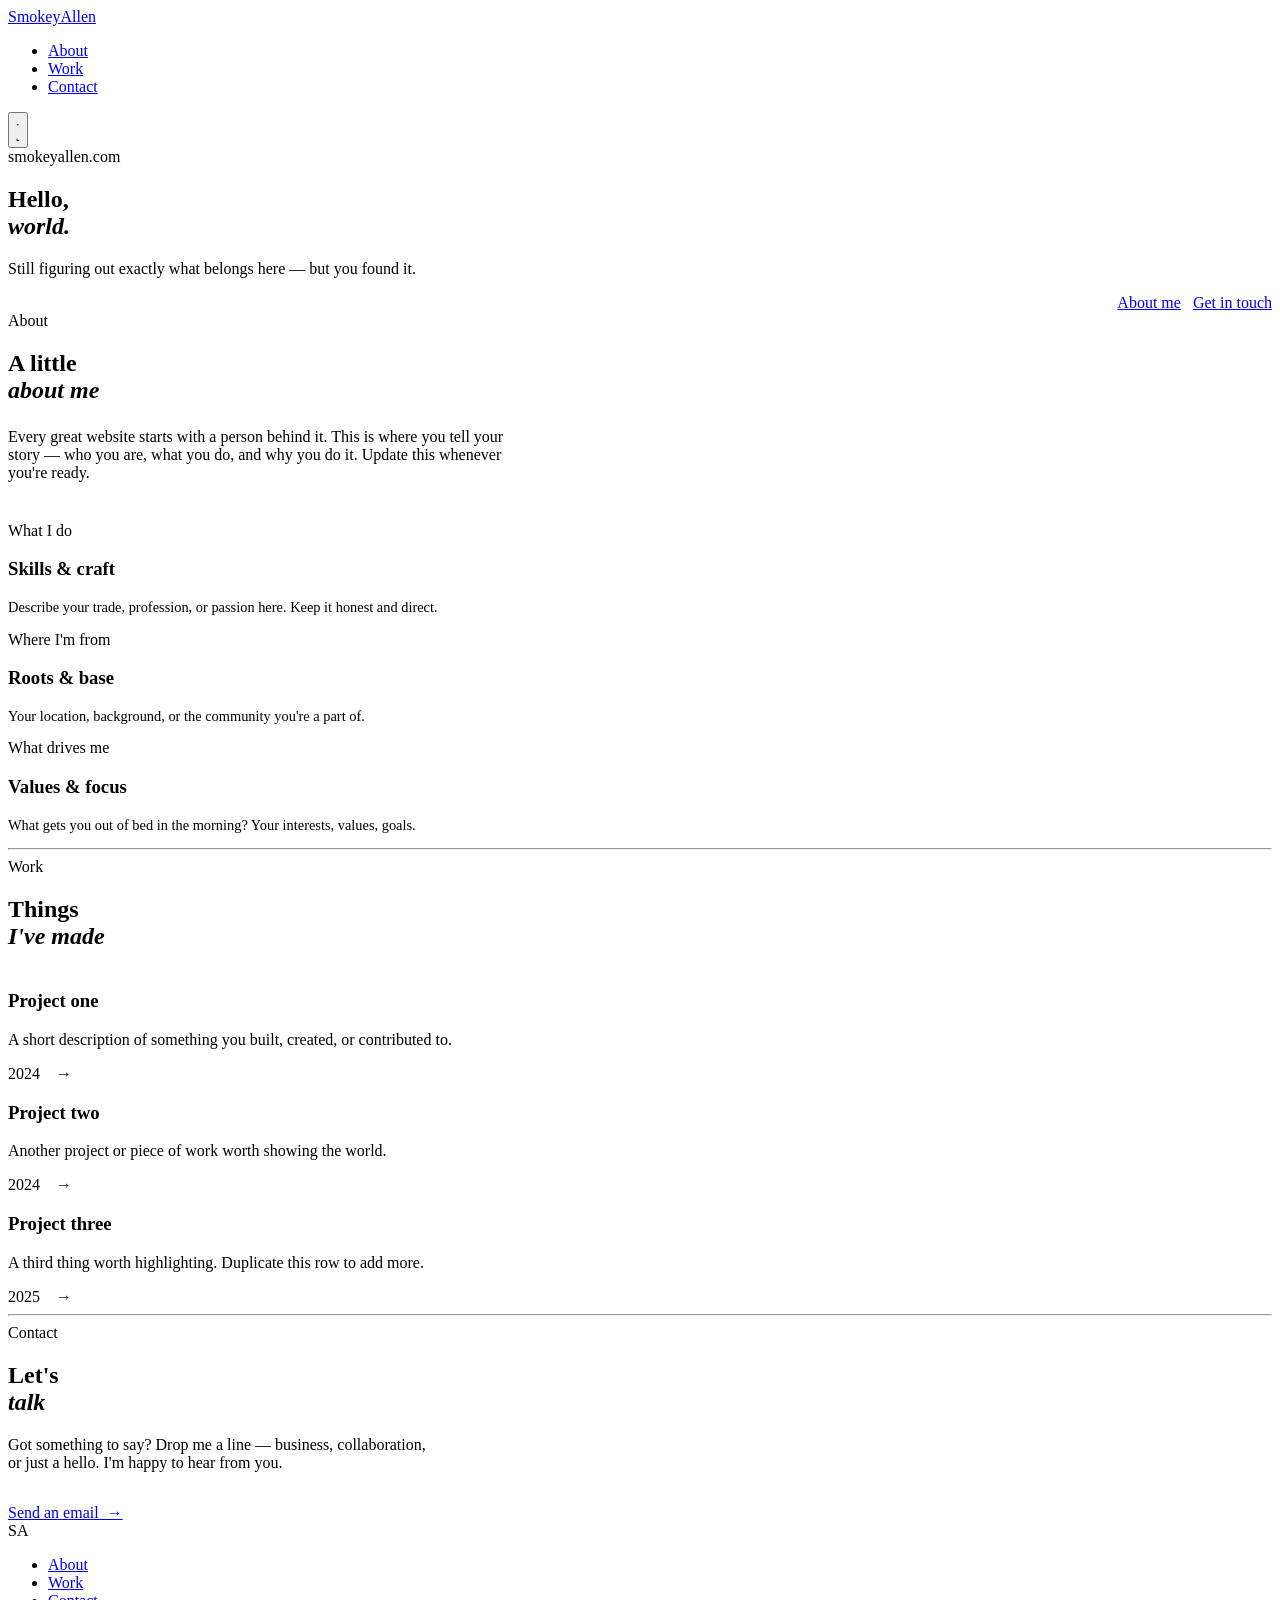
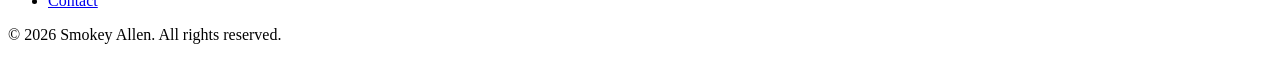
==== index.html @ dac92bf4 "smokeyallen website attempt 2" ====
<!DOCTYPE html>
<html lang="en">
<head>
  <meta charset="UTF-8" />
  <meta name="viewport" content="width=device-width, initial-scale=1.0" />
  <title>SmokeyAllen</title>
  <meta name="description" content="Welcome to smokeyallen.com" />

  <link rel="preconnect" href="https://fonts.googleapis.com" />
  <link rel="preconnect" href="https://fonts.gstatic.com" crossorigin />
  <link href="https://fonts.googleapis.com/css2?family=DM+Sans:wght@400;500;600&family=DM+Serif+Display:ital@0;1&family=DM+Mono&display=swap" rel="stylesheet" />

  <link rel="stylesheet" href="style-b.css" />
</head>
<body>

  <!-- ===== HEADER ===== -->
  <header>
    <nav>
      <a href="/" class="nav-logo">SmokeyAllen</a>
      <ul class="nav-links">
        <li><a href="#about">About</a></li>
        <li><a href="#work">Work</a></li>
        <li><a href="#contact">Contact</a></li>
      </ul>
      <button class="theme-toggle" id="themeToggle" aria-label="Toggle dark mode">
        <svg class="icon-sun" viewBox="0 0 24 24">
          <circle cx="12" cy="12" r="5"/>
          <line x1="12" y1="1" x2="12" y2="3"/>
          <line x1="12" y1="21" x2="12" y2="23"/>
          <line x1="4.22" y1="4.22" x2="5.64" y2="5.64"/>
          <line x1="18.36" y1="18.36" x2="19.78" y2="19.78"/>
          <line x1="1" y1="12" x2="3" y2="12"/>
          <line x1="21" y1="12" x2="23" y2="12"/>
          <line x1="4.22" y1="19.78" x2="5.64" y2="18.36"/>
          <line x1="18.36" y1="5.64" x2="19.78" y2="4.22"/>
        </svg>
        <svg class="icon-moon" viewBox="0 0 24 24">
          <path d="M21 12.79A9 9 0 1 1 11.21 3 7 7 0 0 0 21 12.79z"/>
        </svg>
      </button>
    </nav>
  </header>

  <!-- ===== HERO ===== -->
  <section class="hero">
    <div class="container">
      <div class="hero-inner">
        <div class="hero-heading">
          <span class="eyebrow">smokeyallen.com</span>
          <h1>Hello,<br /><em>world.</em></h1>
        </div>
        <div class="hero-meta">
          <p>Still figuring out exactly what belongs here — but you found it.</p>
          <div style="display: flex; gap: 0.75rem; flex-wrap: wrap; justify-content: flex-end;">
            <a href="#about" class="btn btn-dark">About me</a>
            <a href="#contact" class="btn btn-ghost">Get in touch</a>
          </div>
        </div>
      </div>
    </div>
  </section>

  <!-- ===== ABOUT ===== -->
  <section class="section" id="about">
    <div class="container">
      <div class="section-row">
        <div class="section-label">
          <span class="eyebrow">About</span>
        </div>
        <div>
          <h2 style="margin-bottom: 1.5rem;">A little<br /><em>about me</em></h2>
          <p style="max-width: 520px; margin-bottom: 2.5rem;">
            Every great website starts with a person behind it. This is where
            you tell your story — who you are, what you do, and why you do it.
            Update this whenever you're ready.
          </p>

          <div class="card-grid">
            <div class="card">
              <span class="eyebrow">What I do</span>
              <h3>Skills &amp; craft</h3>
              <p style="font-size: 0.9rem;">
                Describe your trade, profession, or passion here.
                Keep it honest and direct.
              </p>
            </div>
            <div class="card">
              <span class="eyebrow">Where I'm from</span>
              <h3>Roots &amp; base</h3>
              <p style="font-size: 0.9rem;">
                Your location, background, or the community
                you're a part of.
              </p>
            </div>
            <div class="card">
              <span class="eyebrow">What drives me</span>
              <h3>Values &amp; focus</h3>
              <p style="font-size: 0.9rem;">
                What gets you out of bed in the morning?
                Your interests, values, goals.
              </p>
            </div>
          </div>
        </div>
      </div>
    </div>
  </section>

  <hr class="divider" />

  <!-- ===== WORK ===== -->
  <section class="section" id="work">
    <div class="container">
      <div class="section-row">
        <div class="section-label">
          <span class="eyebrow">Work</span>
        </div>
        <div>
          <h2 style="margin-bottom: 2.5rem;">Things<br /><em>I've made</em></h2>

          <div class="list-items">
            <div class="list-item">
              <div>
                <h3>Project one</h3>
                <p>A short description of something you built, created, or contributed to.</p>
              </div>
              <div style="display: flex; align-items: center; gap: 1rem;">
                <span class="tag">2024</span>
                <span class="list-item-arrow">→</span>
              </div>
            </div>
            <div class="list-item">
              <div>
                <h3>Project two</h3>
                <p>Another project or piece of work worth showing the world.</p>
              </div>
              <div style="display: flex; align-items: center; gap: 1rem;">
                <span class="tag">2024</span>
                <span class="list-item-arrow">→</span>
              </div>
            </div>
            <div class="list-item">
              <div>
                <h3>Project three</h3>
                <p>A third thing worth highlighting. Duplicate this row to add more.</p>
              </div>
              <div style="display: flex; align-items: center; gap: 1rem;">
                <span class="tag">2025</span>
                <span class="list-item-arrow">→</span>
              </div>
            </div>
          </div>
        </div>
      </div>
    </div>
  </section>

  <hr class="divider" />

  <!-- ===== CONTACT ===== -->
  <section class="section" id="contact">
    <div class="container">
      <div class="section-row">
        <div class="section-label">
          <span class="eyebrow">Contact</span>
        </div>
        <div>
          <h2 style="margin-bottom: 1.25rem;">Let's<br /><em>talk</em></h2>
          <p style="max-width: 420px; margin-bottom: 2rem;">
            Got something to say? Drop me a line — business, collaboration,
            or just a hello. I'm happy to hear from you.
          </p>
          <a href="mailto:hello@smokeyallen.com" class="btn btn-dark">
            Send an email &nbsp;→
          </a>
        </div>
      </div>
    </div>
  </section>

  <!-- ===== FOOTER ===== -->
  <footer>
    <div class="container">
      <div class="footer-inner">
        <span class="footer-logo">SA</span>
        <ul class="footer-links">
          <li><a href="#about">About</a></li>
          <li><a href="#work">Work</a></li>
          <li><a href="#contact">Contact</a></li>
        </ul>
      </div>
      <p class="footer-copy">© 2026 Smokey Allen. All rights reserved.</p>
    </div>
  </footer>

  <script>
    const toggle = document.getElementById('themeToggle');
    const body = document.body;

    if (localStorage.getItem('theme') === 'dark' ||
        (!localStorage.getItem('theme') && window.matchMedia('(prefers-color-scheme: dark)').matches)) {
      body.classList.add('dark');
    }

    toggle.addEventListener('click', () => {
      body.classList.toggle('dark');
      localStorage.setItem('theme', body.classList.contains('dark') ? 'dark' : 'light');
    });
  </script>
</body>
</html>
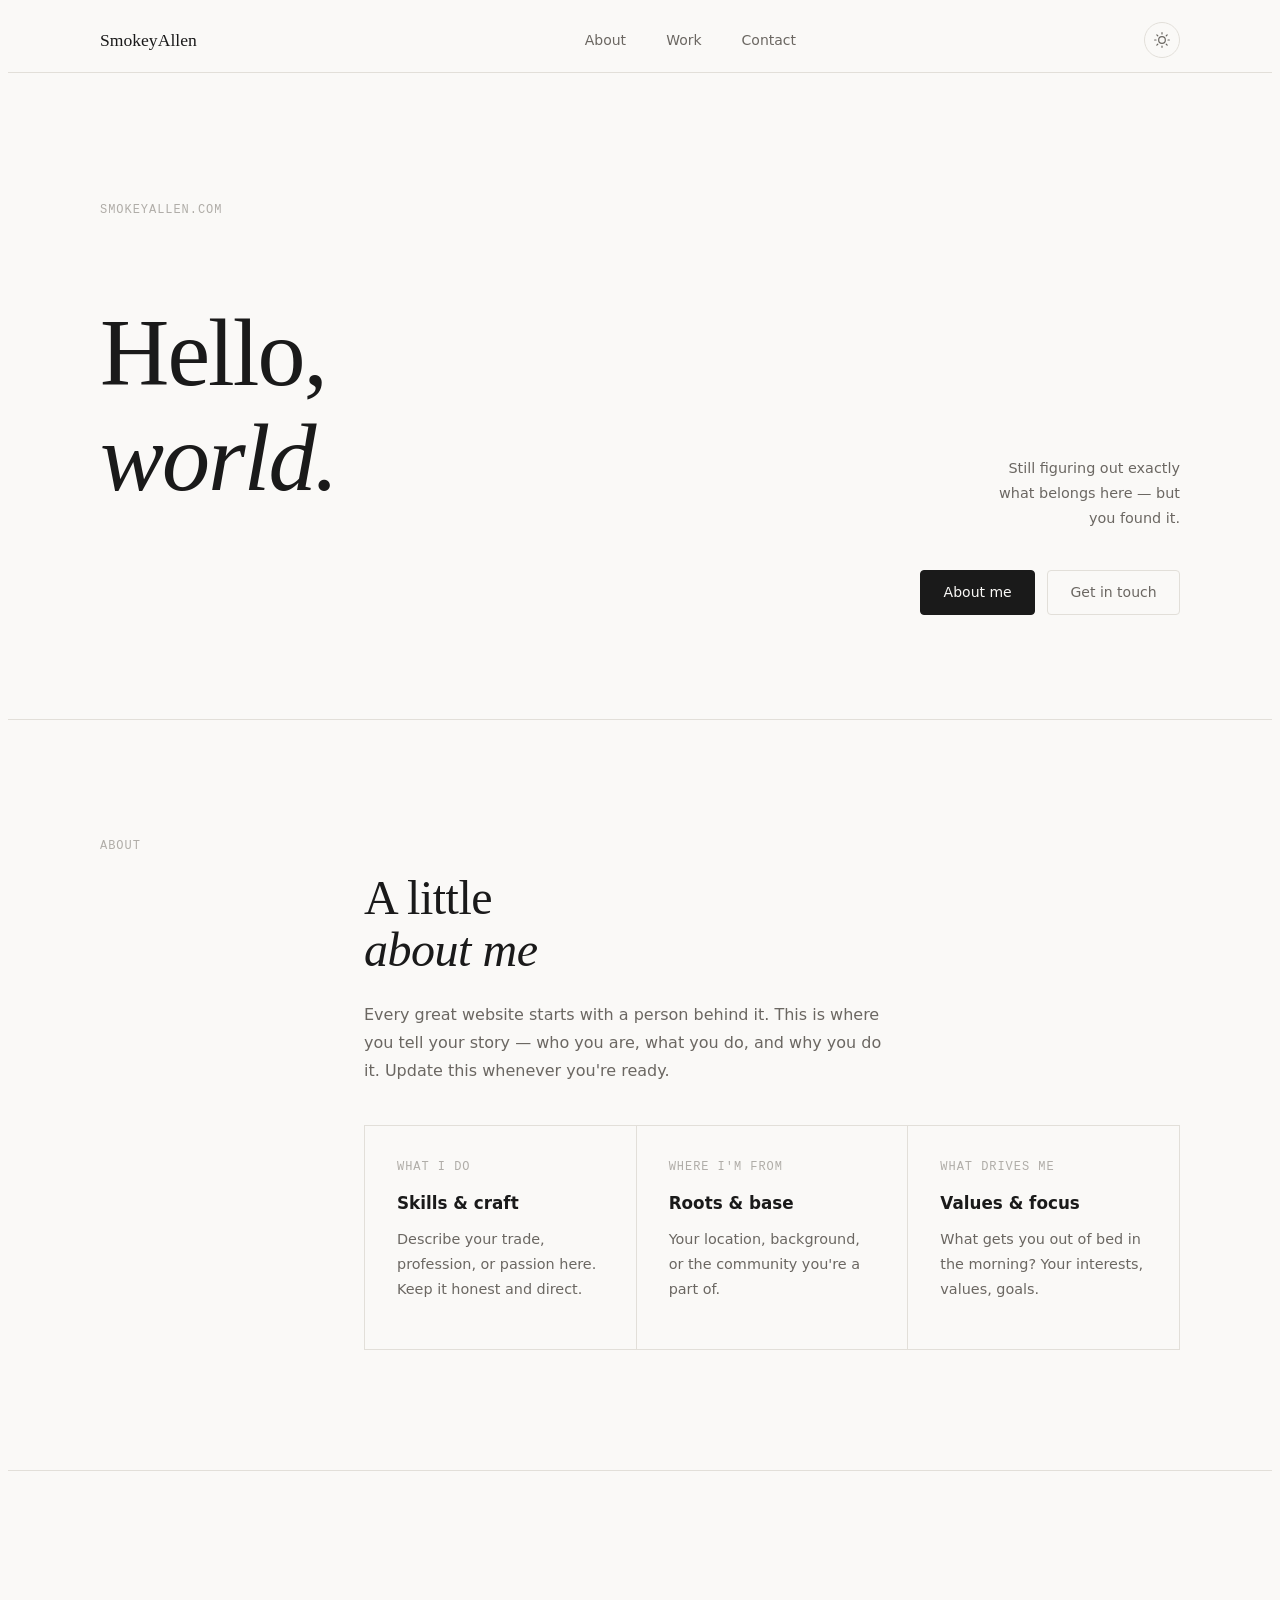
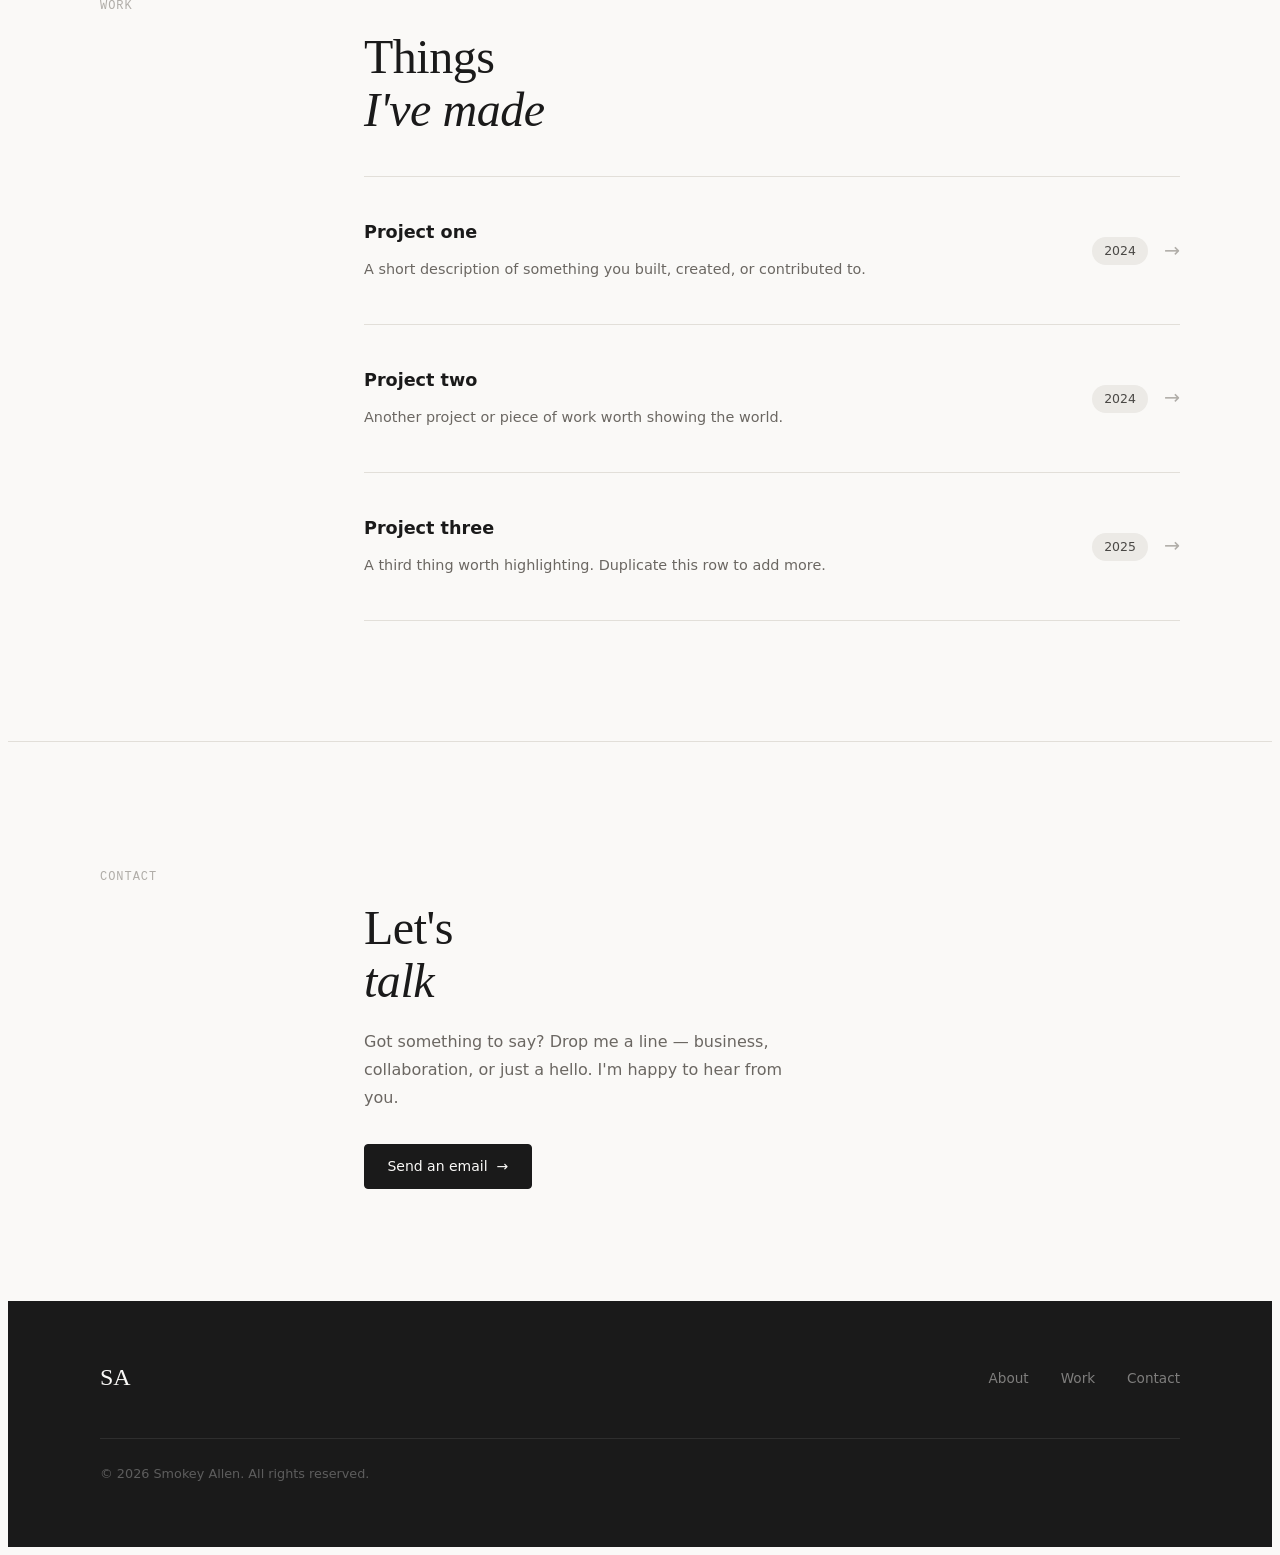
==== commit 445cd539: "Update index.html fixed css link" ====
--- a/index.html
+++ b/index.html
@@ -10,7 +10,7 @@
   <link rel="preconnect" href="https://fonts.gstatic.com" crossorigin />
   <link href="https://fonts.googleapis.com/css2?family=DM+Sans:wght@400;500;600&family=DM+Serif+Display:ital@0;1&family=DM+Mono&display=swap" rel="stylesheet" />
 
-  <link rel="stylesheet" href="style-b.css" />
+  <link rel="stylesheet" href="style.css" />
 </head>
 <body>
 
--- a/style.css
+++ b/style.css
@@ -0,0 +1,467 @@
+/* =============================================
+   smokeyallen.com — Style B: Editorial Light
+   =============================================
+   1. Reset & Base
+   2. Typography
+   3. Layout Utilities
+   4. Header & Navigation
+   5. Hero Section
+   6. Content Sections
+   7. Cards & Lists
+   8. Footer
+   9. Buttons & Links
+   10. Responsive
+============================================= */
+
+/* /* --- 1. Reset & Base --- */ */
+*, *::before, *::after {
+  box-sizing: border-box;
+  margin: 0;
+  padding: 0;
+}
+
+:root {
+  --color-bg:           #faf9f7;
+  --color-bg-surface:   #f2f0ec;
+  --color-bg-dark:      #1a1a1a;
+
+  --color-border:       #e2dfd9;
+  --color-border-dark:  #2e2e2e;
+
+  --color-text-primary:   #1a1a1a;
+  --color-text-secondary: #6b6762;
+  --color-text-muted:     #b0ada8;
+  --color-text-inverse:   #faf9f7;
+
+  --color-accent:       #1a1a1a;
+  --color-tag-bg:       #eceae6;
+  --color-tag-text:     #4a4845;
+
+  --font-sans:    'DM Sans', system-ui, -apple-system, sans-serif;
+  --font-serif:   'DM Serif Display', Georgia, serif;
+  --font-mono:    'DM Mono', 'Courier New', monospace;
+
+  --radius-sm:  4px;
+  --radius-md:  8px;
+  --radius-full: 999px;
+
+  --max-width:  1080px;
+  --nav-height: 64px;
+
+  --transition: 0.18s ease;
+}
+
+html { scroll-behavior: smooth; }
+
+body {
+  font-family: var(--font-sans);
+  background-color: var(--color-bg);
+  color: var(--color-text-primary);
+  line-height: 1.6;
+  font-size: 16px;
+  -webkit-font-smoothing: antialiased;
+}
+
+img { display: block; max-width: 100%; }
+
+/* --- 2. Typography --- */
+h1, h2, h3, h4 {
+  font-family: var(--font-serif);
+  font-weight: 400;
+  line-height: 1.1;
+  color: var(--color-text-primary);
+}
+
+h1 { font-size: clamp(3rem, 8vw, 6rem); letter-spacing: -0.02em; }
+h2 { font-size: clamp(2rem, 4vw, 3rem); letter-spacing: -0.01em; }
+h3 { font-size: 1.1rem; font-family: var(--font-sans); font-weight: 600; }
+
+p {
+  color: var(--color-text-secondary);
+  font-size: 1rem;
+  line-height: 1.75;
+}
+
+.eyebrow {
+  font-family: var(--font-mono);
+  font-size: 0.75rem;
+  letter-spacing: 0.08em;
+  color: var(--color-text-muted);
+  text-transform: uppercase;
+}
+
+.tag {
+  display: inline-block;
+  padding: 4px 12px;
+  background: var(--color-tag-bg);
+  color: var(--color-tag-text);
+  font-size: 0.78rem;
+  font-weight: 500;
+  border-radius: var(--radius-full);
+}
+
+/* --- 3. Layout Utilities --- */
+.container {
+  max-width: var(--max-width);
+  margin: 0 auto;
+  padding: 0 2rem;
+}
+
+.section { padding: 7rem 0; }
+
+.divider {
+  border: none;
+  border-top: 1px solid var(--color-border);
+}
+
+.text-center { text-align: center; }
+
+/* --- 4. Header & Navigation --- */
+header {
+  position: sticky;
+  top: 0;
+  z-index: 100;
+  height: var(--nav-height);
+  display: flex;
+  align-items: center;
+  background: rgba(250, 249, 247, 0.92);
+  backdrop-filter: blur(10px);
+  -webkit-backdrop-filter: blur(10px);
+  border-bottom: 1px solid var(--color-border);
+}
+
+nav {
+  width: 100%;
+  max-width: var(--max-width);
+  margin: 0 auto;
+  padding: 0 2rem;
+  display: flex;
+  align-items: center;
+  justify-content: space-between;
+}
+
+.nav-logo {
+  font-family: var(--font-serif);
+  font-size: 1.1rem;
+  color: var(--color-text-primary);
+  text-decoration: none;
+}
+
+.nav-links {
+  display: flex;
+  align-items: center;
+  gap: 2.5rem;
+  list-style: none;
+}
+
+.nav-links a {
+  font-size: 0.875rem;
+  font-weight: 500;
+  color: var(--color-text-secondary);
+  text-decoration: none;
+  transition: color var(--transition);
+}
+
+.nav-links a:hover { color: var(--color-text-primary); }
+
+/* --- 5. Hero Section --- */
+.hero {
+  padding: 8rem 0 6rem;
+  border-bottom: 1px solid var(--color-border);
+}
+
+.hero-inner {
+  display: grid;
+  grid-template-columns: 1fr auto;
+  gap: 4rem;
+  align-items: end;
+}
+
+.hero-heading { margin-bottom: 2rem; }
+.hero-heading .eyebrow { display: block; margin-bottom: 1.5rem; }
+
+.hero-meta {
+  display: flex;
+  flex-direction: column;
+  align-items: flex-end;
+  justify-content: flex-end;
+  gap: 1.5rem;
+  padding-bottom: 0.5rem;
+  min-width: 200px;
+}
+
+.hero-meta p {
+  font-size: 0.9rem;
+  text-align: right;
+  max-width: 200px;
+}
+
+/* --- 6. Content Sections --- */
+.section-row {
+  display: grid;
+  grid-template-columns: 200px 1fr;
+  gap: 4rem;
+  align-items: start;
+}
+
+.section-label {
+  padding-top: 0.35rem;
+}
+
+.section-label .eyebrow { display: block; }
+
+/* --- 7. Cards & Lists --- */
+.list-items {
+  display: flex;
+  flex-direction: column;
+  gap: 0;
+}
+
+.list-item {
+  display: grid;
+  grid-template-columns: 1fr auto;
+  gap: 2rem;
+  align-items: center;
+  padding: 1.75rem 0;
+  border-bottom: 1px solid var(--color-border);
+  transition: opacity var(--transition);
+}
+
+.list-item:first-child { border-top: 1px solid var(--color-border); }
+
+.list-item:hover { opacity: 0.7; }
+
+.list-item h3 { margin-bottom: 0.35rem; }
+.list-item p { font-size: 0.9rem; }
+
+.list-item-arrow {
+  font-size: 1.2rem;
+  color: var(--color-text-muted);
+  flex-shrink: 0;
+}
+
+.card-grid {
+  display: grid;
+  grid-template-columns: repeat(auto-fit, minmax(240px, 1fr));
+  gap: 1px;
+  background: var(--color-border);
+  border: 1px solid var(--color-border);
+}
+
+.card-grid .card {
+  background: var(--color-bg);
+  padding: 2rem;
+}
+
+.card .eyebrow { display: block; margin-bottom: 1rem; }
+.card h3 { margin-bottom: 0.5rem; font-size: 1.05rem; }
+
+/* --- 8. Footer --- */
+footer {
+  background: var(--color-bg-dark);
+  color: var(--color-text-inverse);
+  padding: 3rem 0;
+}
+
+.footer-inner {
+  display: flex;
+  align-items: center;
+  justify-content: space-between;
+  gap: 1rem;
+  flex-wrap: wrap;
+}
+
+.footer-logo {
+  font-family: var(--font-serif);
+  font-size: 1.5rem;
+  color: var(--color-text-inverse);
+}
+
+.footer-links {
+  display: flex;
+  gap: 2rem;
+  list-style: none;
+}
+
+.footer-links a {
+  font-size: 0.85rem;
+  color: rgba(250, 249, 247, 0.45);
+  text-decoration: none;
+  transition: color var(--transition);
+}
+
+.footer-links a:hover { color: var(--color-text-inverse); }
+
+.footer-copy {
+  width: 100%;
+  margin-top: 2rem;
+  padding-top: 1.5rem;
+  border-top: 1px solid #2e2e2e;
+  font-size: 0.8rem;
+  color: rgba(250, 249, 247, 0.3);
+}
+
+/* --- 9. Buttons & Links --- */
+.btn {
+  display: inline-flex;
+  align-items: center;
+  gap: 0.5rem;
+  padding: 0.65rem 1.4rem;
+  border-radius: var(--radius-sm);
+  font-size: 0.875rem;
+  font-weight: 500;
+  font-family: var(--font-sans);
+  text-decoration: none;
+  cursor: pointer;
+  border: 1px solid transparent;
+  transition: background var(--transition), color var(--transition), border-color var(--transition);
+  white-space: nowrap;
+}
+
+.btn-dark {
+  background: var(--color-text-primary);
+  color: var(--color-bg);
+  border-color: var(--color-text-primary);
+}
+
+.btn-dark:hover {
+  background: #333;
+  border-color: #333;
+}
+
+.btn-ghost {
+  background: transparent;
+  color: var(--color-text-secondary);
+  border-color: var(--color-border);
+}
+
+.btn-ghost:hover {
+  border-color: var(--color-text-muted);
+  color: var(--color-text-primary);
+}
+
+/* --- 10. Dark Mode --- */
+body.dark {
+  --color-bg:           #111110;
+  --color-bg-surface:   #1a1a18;
+  --color-bg-dark:      #0a0a09;
+
+  --color-border:       #2a2a28;
+  --color-border-dark:  #1e1e1c;
+
+  --color-text-primary:   #f0ede8;
+  --color-text-secondary: #8a8780;
+  --color-text-muted:     #4a4845;
+  --color-text-inverse:   #111110;
+
+  --color-tag-bg:       #252523;
+  --color-tag-text:     #9a9790;
+}
+
+body.dark header {
+  background: rgba(17, 17, 16, 0.92);
+}
+
+body.dark .card-grid .card {
+  background: var(--color-bg);
+}
+
+body.dark footer {
+  background: #0a0a09;
+  border-top: 1px solid var(--color-border);
+}
+
+body.dark .footer-logo {
+  color: #f0ede8;
+}
+
+body.dark .footer-copy {
+  border-top-color: #1e1e1c;
+}
+
+body.dark .btn-dark {
+  background: var(--color-text-primary);
+  color: var(--color-bg);
+  border-color: var(--color-text-primary);
+}
+
+body.dark .btn-dark:hover {
+  background: #d5d2cd;
+  border-color: #d5d2cd;
+}
+
+body.dark .btn-ghost {
+  border-color: var(--color-border);
+  color: var(--color-text-secondary);
+}
+
+body.dark .btn-ghost:hover {
+  color: var(--color-text-primary);
+  border-color: #4a4845;
+}
+
+.theme-toggle {
+  background: none;
+  border: 1px solid var(--color-border);
+  border-radius: var(--radius-full);
+  cursor: pointer;
+  width: 36px;
+  height: 36px;
+  display: flex;
+  align-items: center;
+  justify-content: center;
+  color: var(--color-text-secondary);
+  transition: color var(--transition), border-color var(--transition), background var(--transition);
+  flex-shrink: 0;
+}
+
+.theme-toggle:hover {
+  color: var(--color-text-primary);
+  border-color: var(--color-text-muted);
+  background: var(--color-bg-surface);
+}
+
+.theme-toggle svg {
+  width: 16px;
+  height: 16px;
+  fill: none;
+  stroke: currentColor;
+  stroke-width: 1.8;
+  stroke-linecap: round;
+  stroke-linejoin: round;
+  transition: opacity 0.15s ease;
+}
+
+.icon-sun { display: block; }
+.icon-moon { display: none; }
+body.dark .icon-sun { display: none; }
+body.dark .icon-moon { display: block; }
+
+/* --- 11. Responsive --- */
+@media (max-width: 768px) {
+  .section { padding: 4rem 0; }
+
+  .hero { padding: 4rem 0 3rem; }
+
+  .hero-inner {
+    grid-template-columns: 1fr;
+    gap: 2rem;
+  }
+
+  .hero-meta {
+    align-items: flex-start;
+    flex-direction: row;
+    flex-wrap: wrap;
+  }
+
+  .hero-meta p { text-align: left; }
+
+  .section-row {
+    grid-template-columns: 1fr;
+    gap: 1.5rem;
+  }
+
+  .nav-links { display: none; }
+
+  .footer-inner { flex-direction: column; align-items: flex-start; }
+}
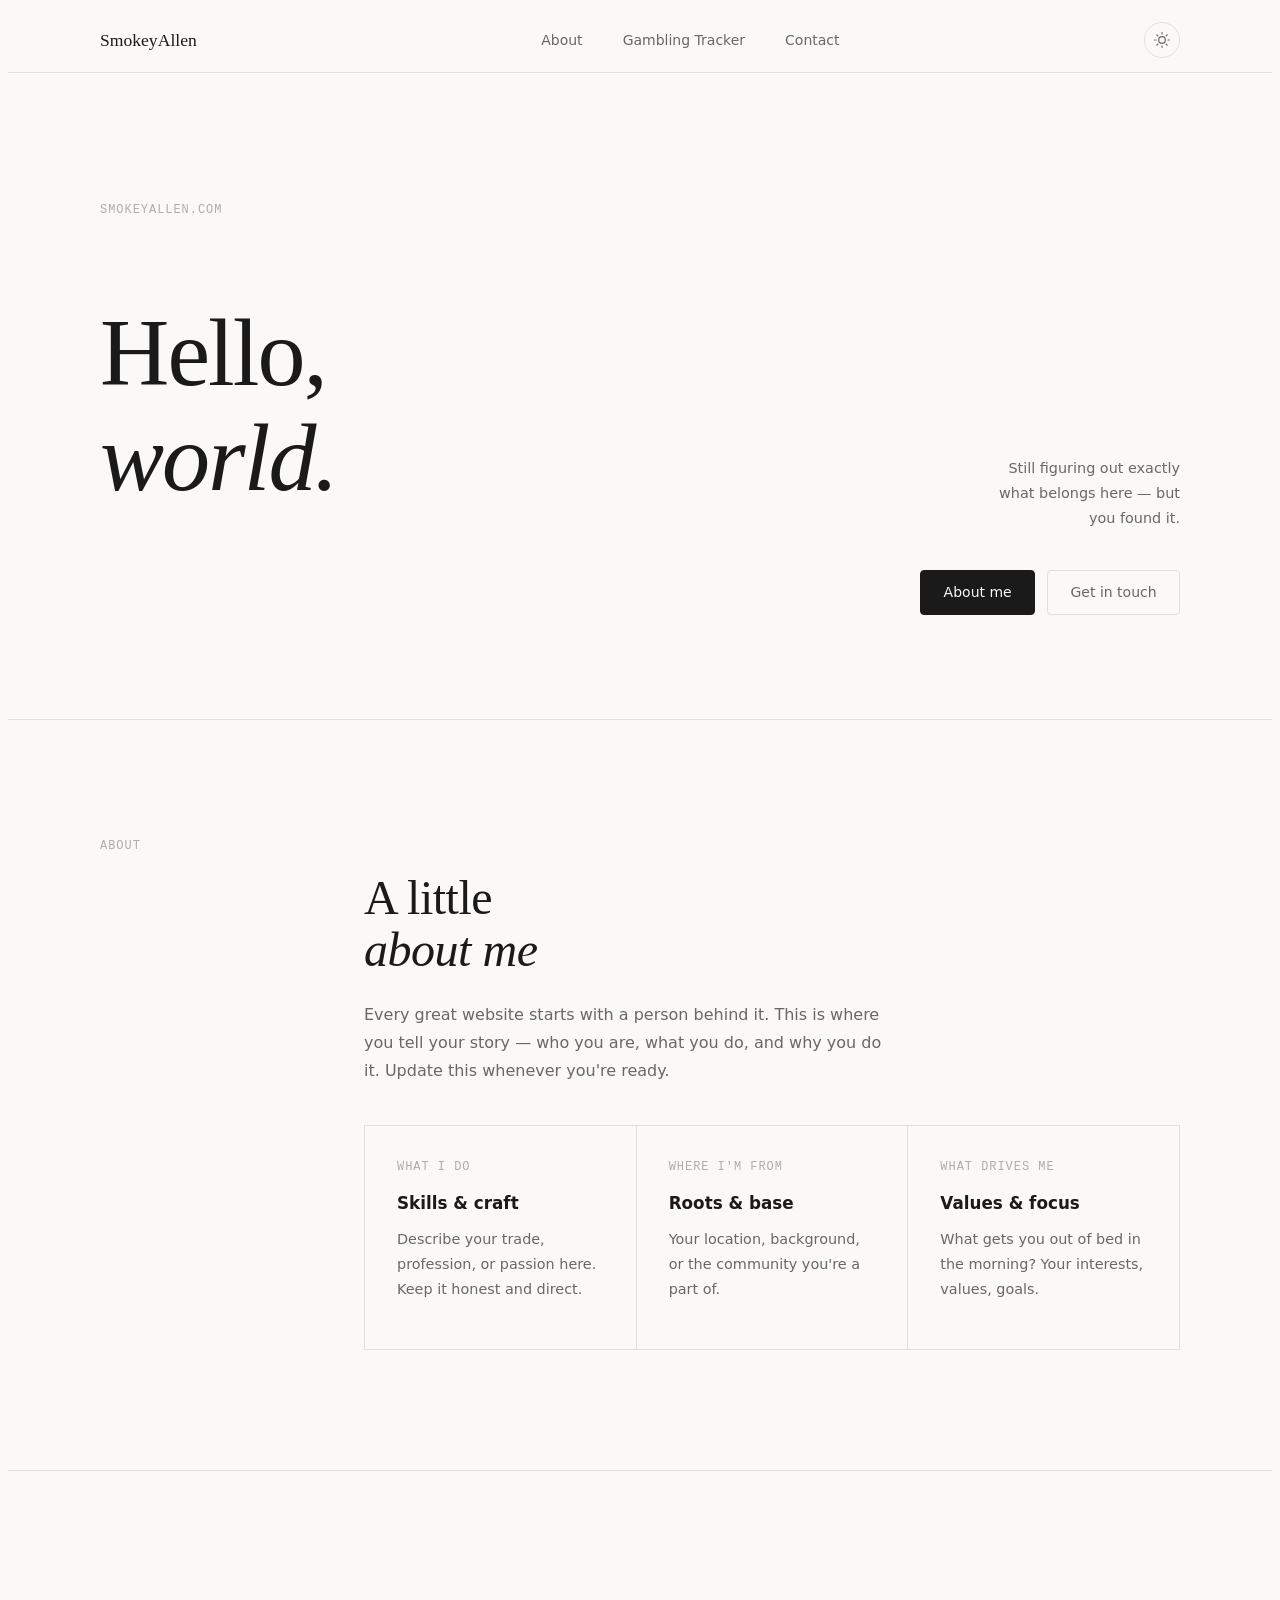
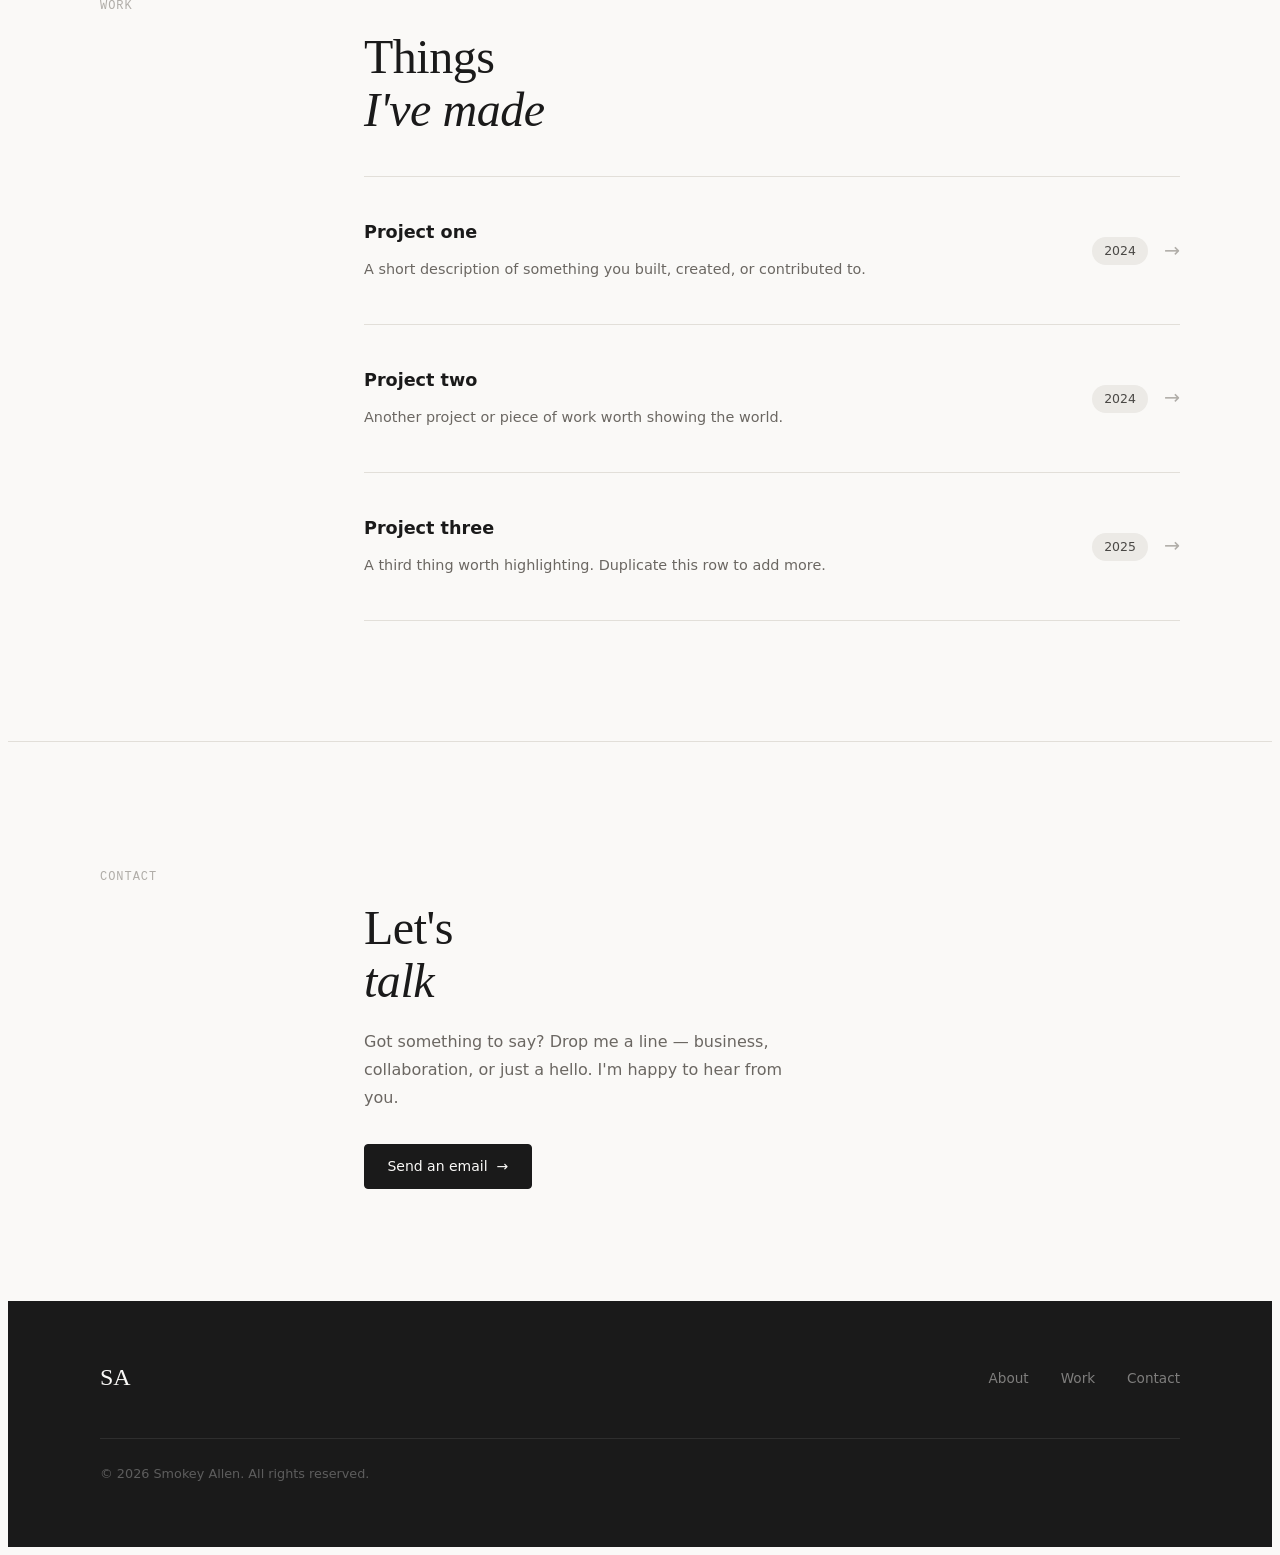
==== commit 916b21ce: "added transactions, page containing daniels depos" ====
--- a/index.html
+++ b/index.html
@@ -20,9 +20,10 @@
       <a href="/" class="nav-logo">SmokeyAllen</a>
       <ul class="nav-links">
         <li><a href="#about">About</a></li>
-        <li><a href="#work">Work</a></li>
+        <li><a href="transactions.html">Gambling Tracker</a></li>
         <li><a href="#contact">Contact</a></li>
       </ul>
+
       <button class="theme-toggle" id="themeToggle" aria-label="Toggle dark mode">
         <svg class="icon-sun" viewBox="0 0 24 24">
           <circle cx="12" cy="12" r="5"/>
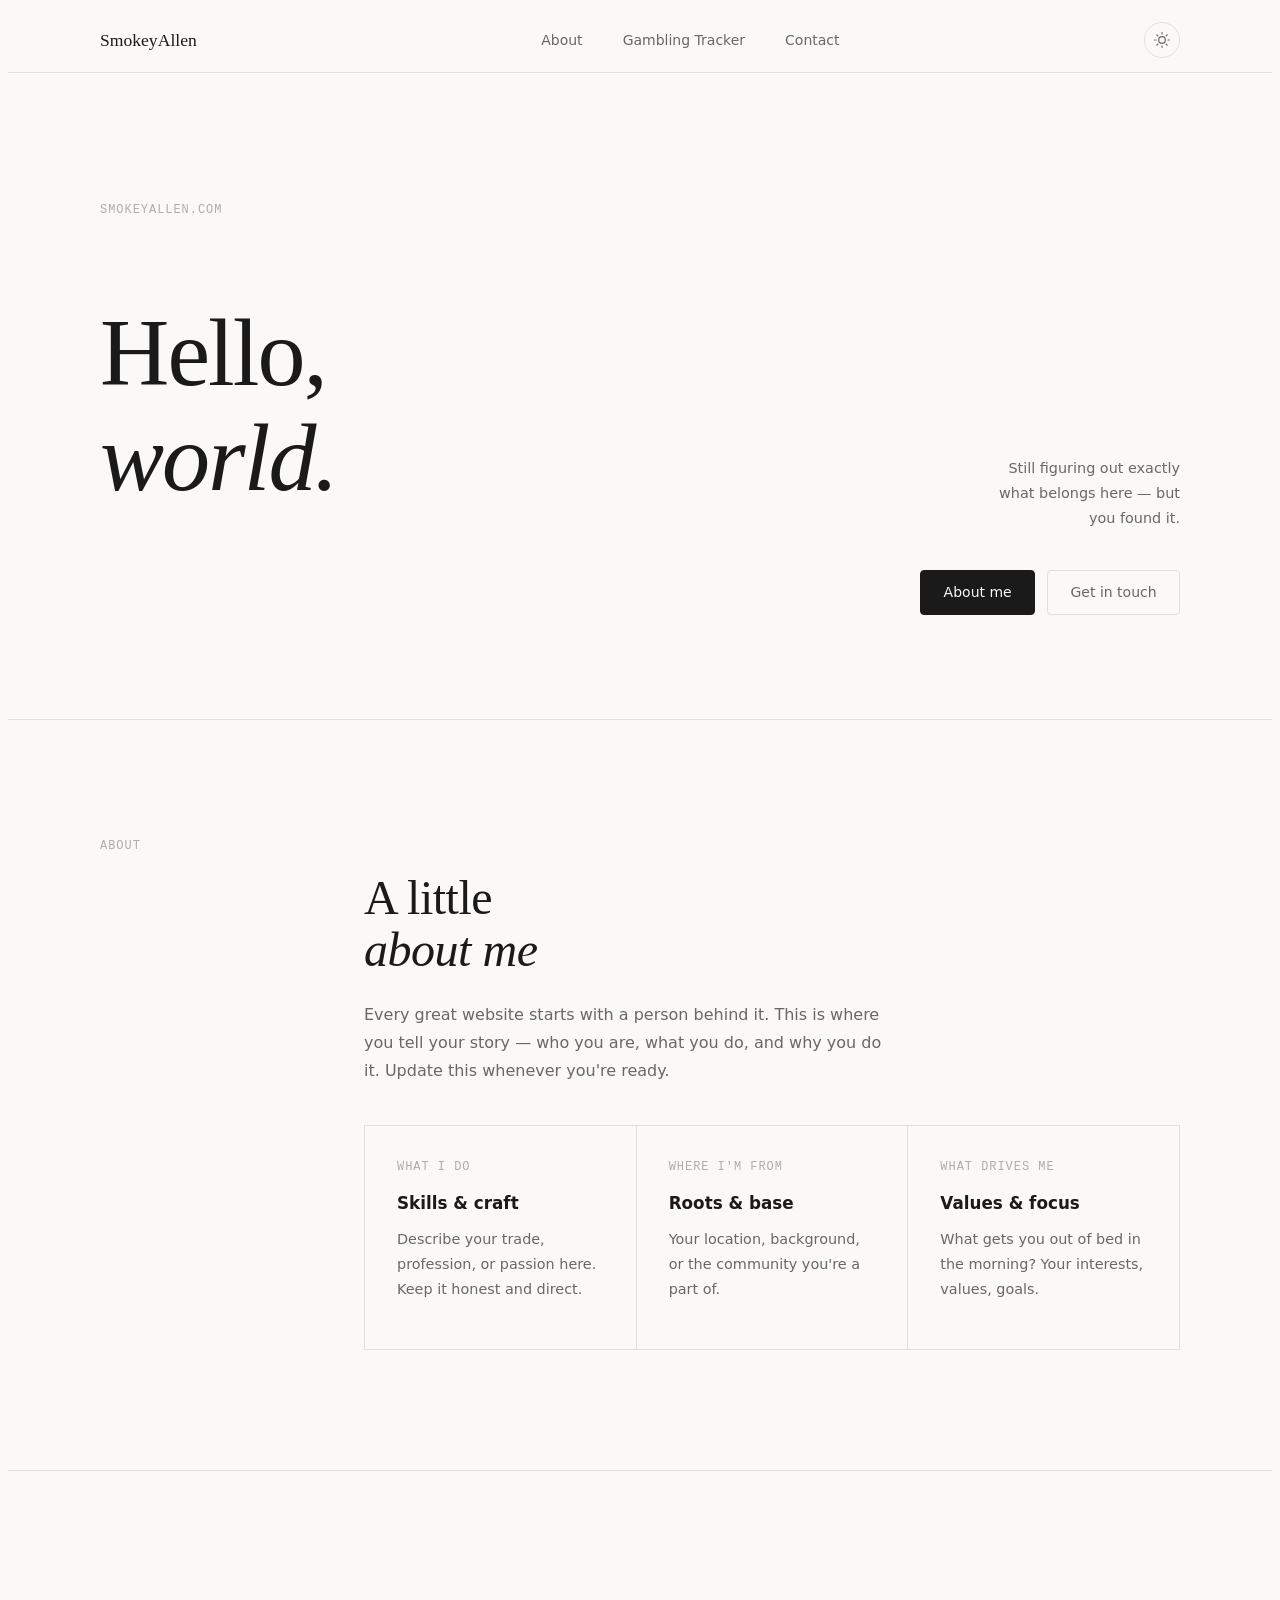
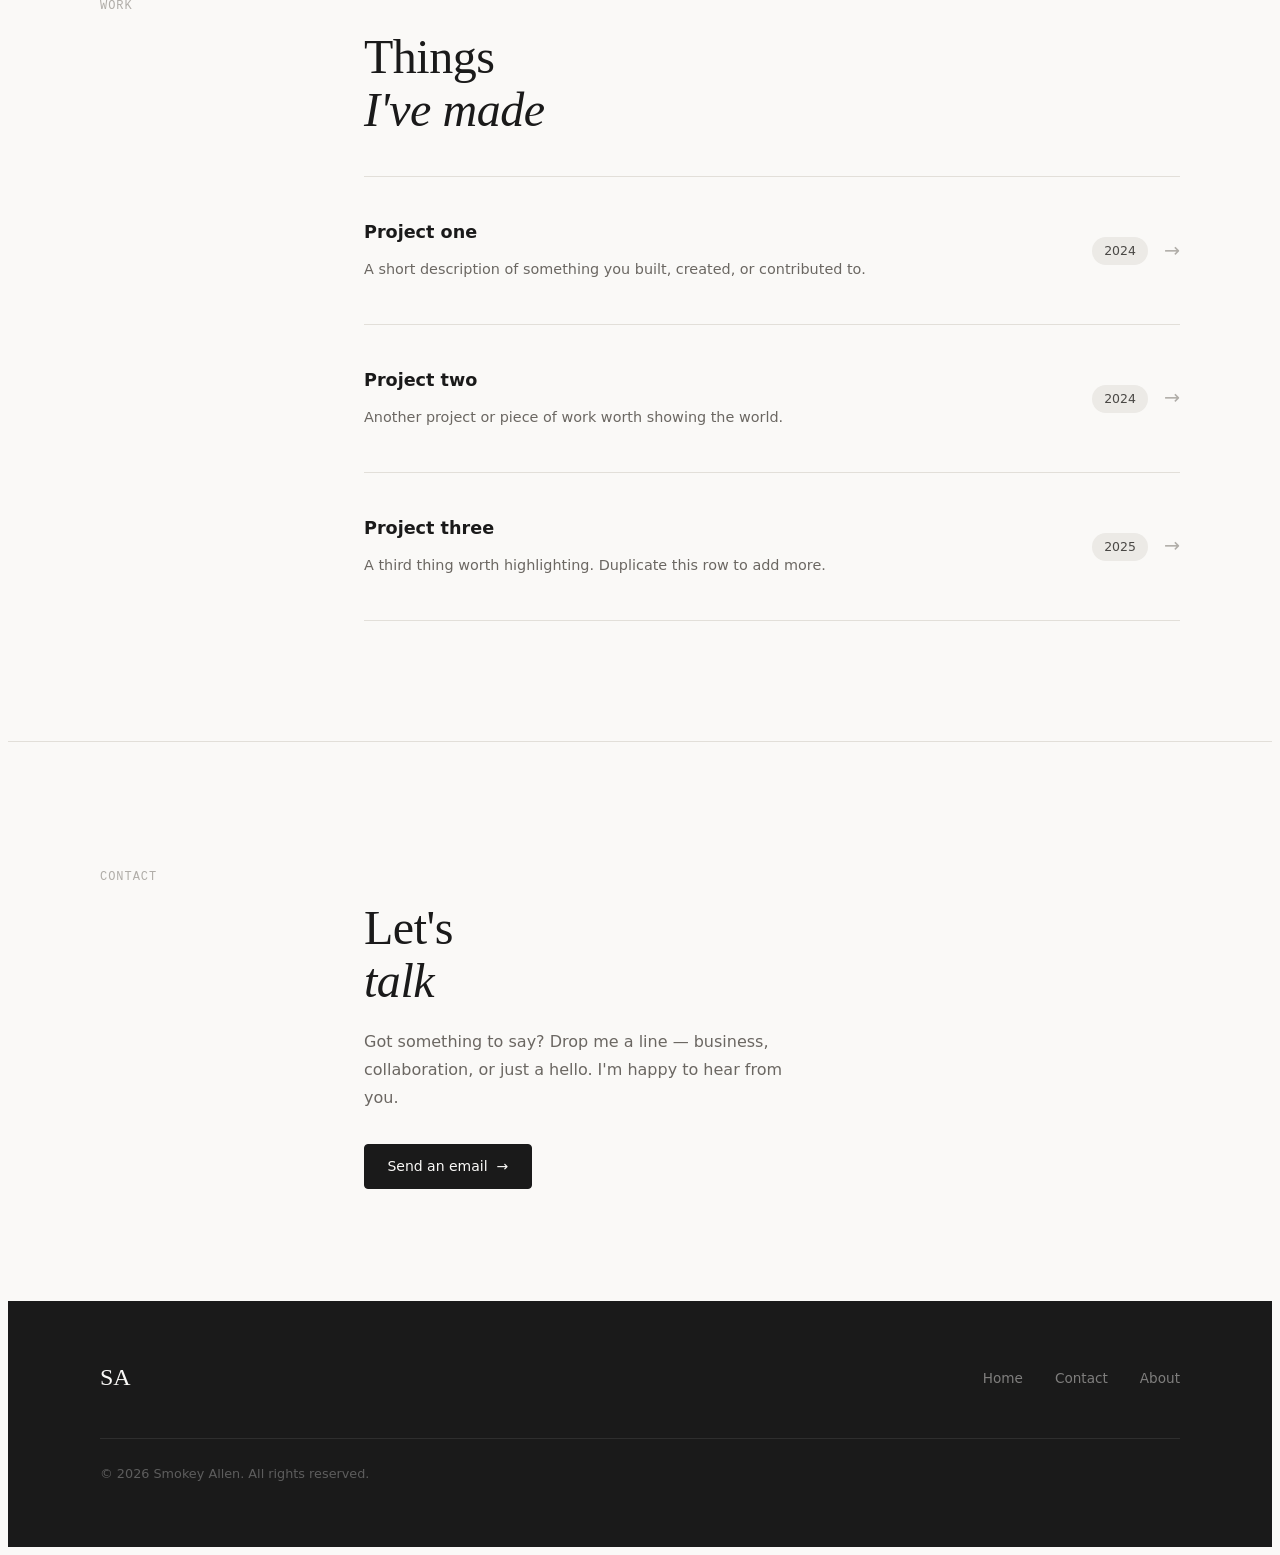
==== commit 528f42c4: "fixed footer" ====
--- a/index.html
+++ b/index.html
@@ -19,9 +19,9 @@
     <nav>
       <a href="/" class="nav-logo">SmokeyAllen</a>
       <ul class="nav-links">
-        <li><a href="#about">About</a></li>
+        <li><a href="about.html">About</a></li>
         <li><a href="transactions.html">Gambling Tracker</a></li>
-        <li><a href="#contact">Contact</a></li>
+        <li><a href="contact.html">Contact</a></li>
       </ul>
 
       <button class="theme-toggle" id="themeToggle" aria-label="Toggle dark mode">
@@ -186,9 +186,9 @@
       <div class="footer-inner">
         <span class="footer-logo">SA</span>
         <ul class="footer-links">
-          <li><a href="#about">About</a></li>
-          <li><a href="#work">Work</a></li>
-          <li><a href="#contact">Contact</a></li>
+          <li><a href="/">Home</a></li>
+          <li><a href="contact.html">Contact</a></li>
+          <li><a href="about.html">About</a></li>
         </ul>
       </div>
       <p class="footer-copy">© 2026 Smokey Allen. All rights reserved.</p>
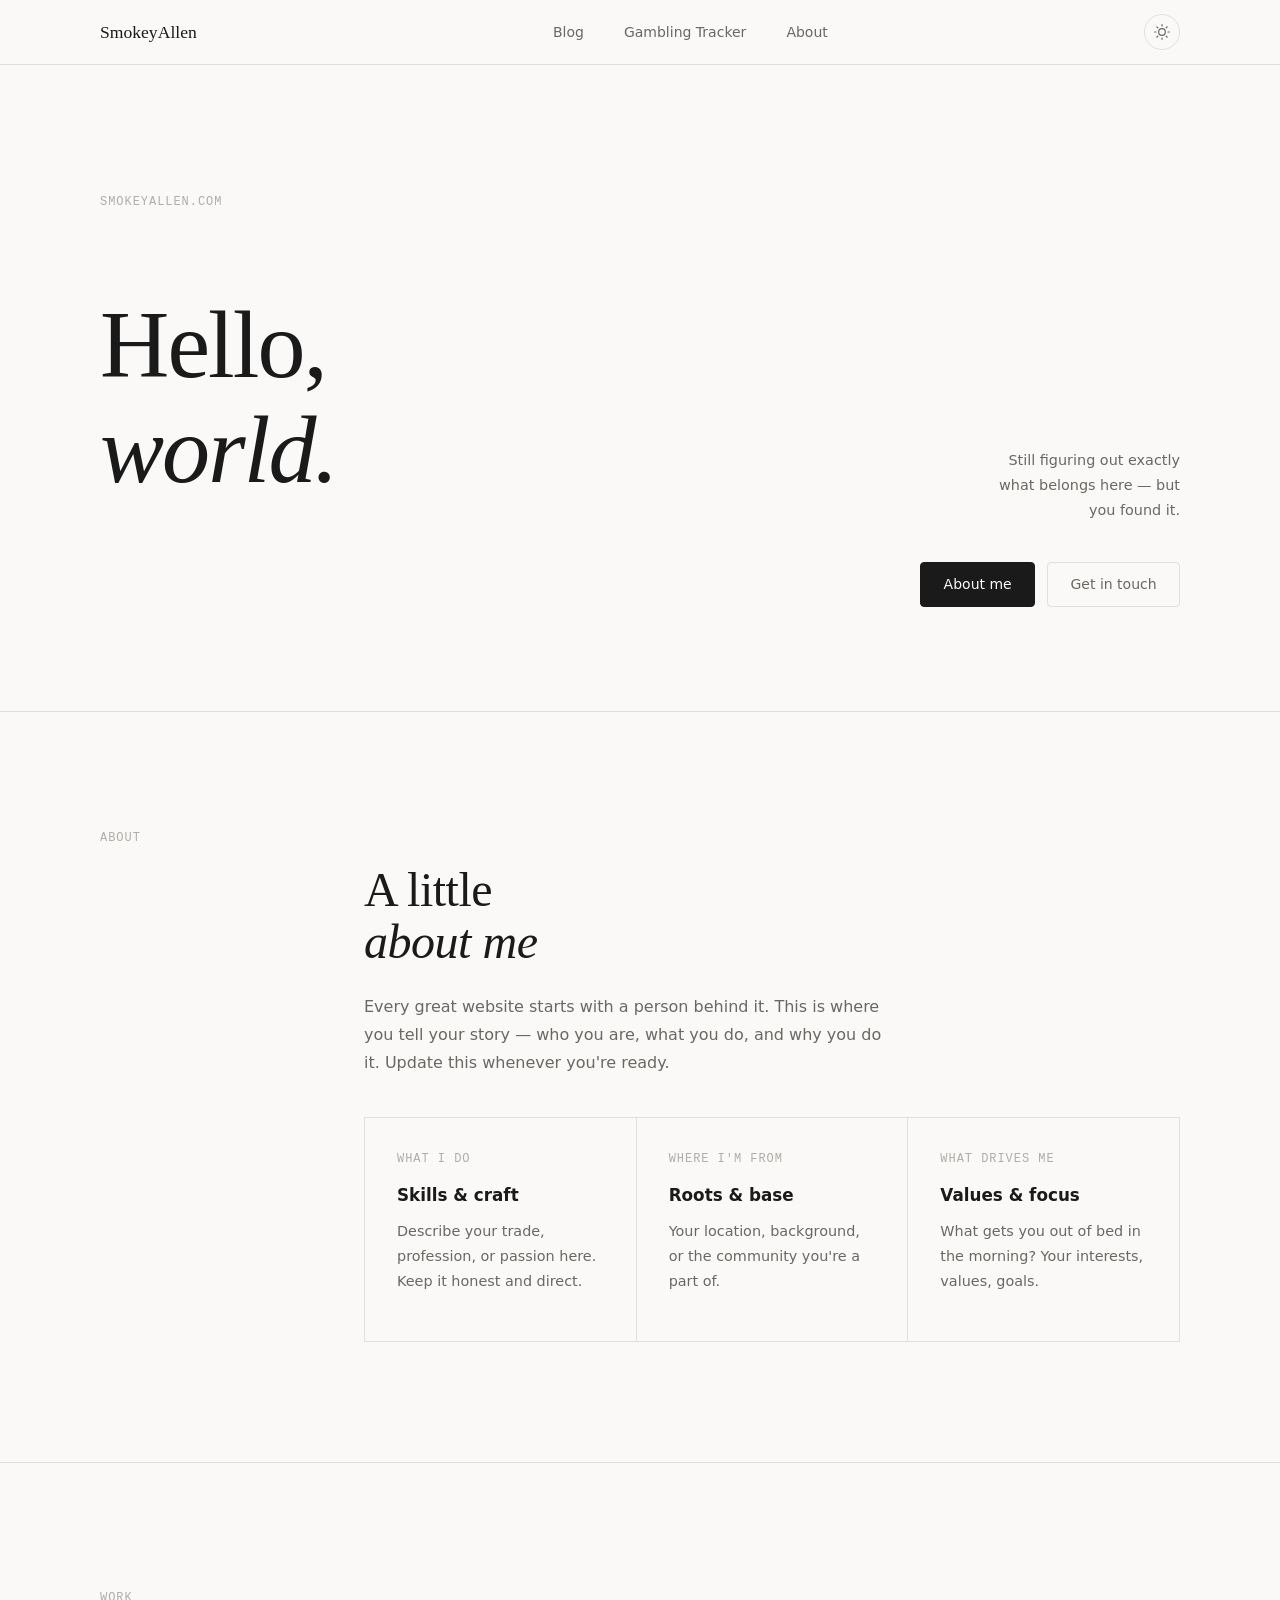
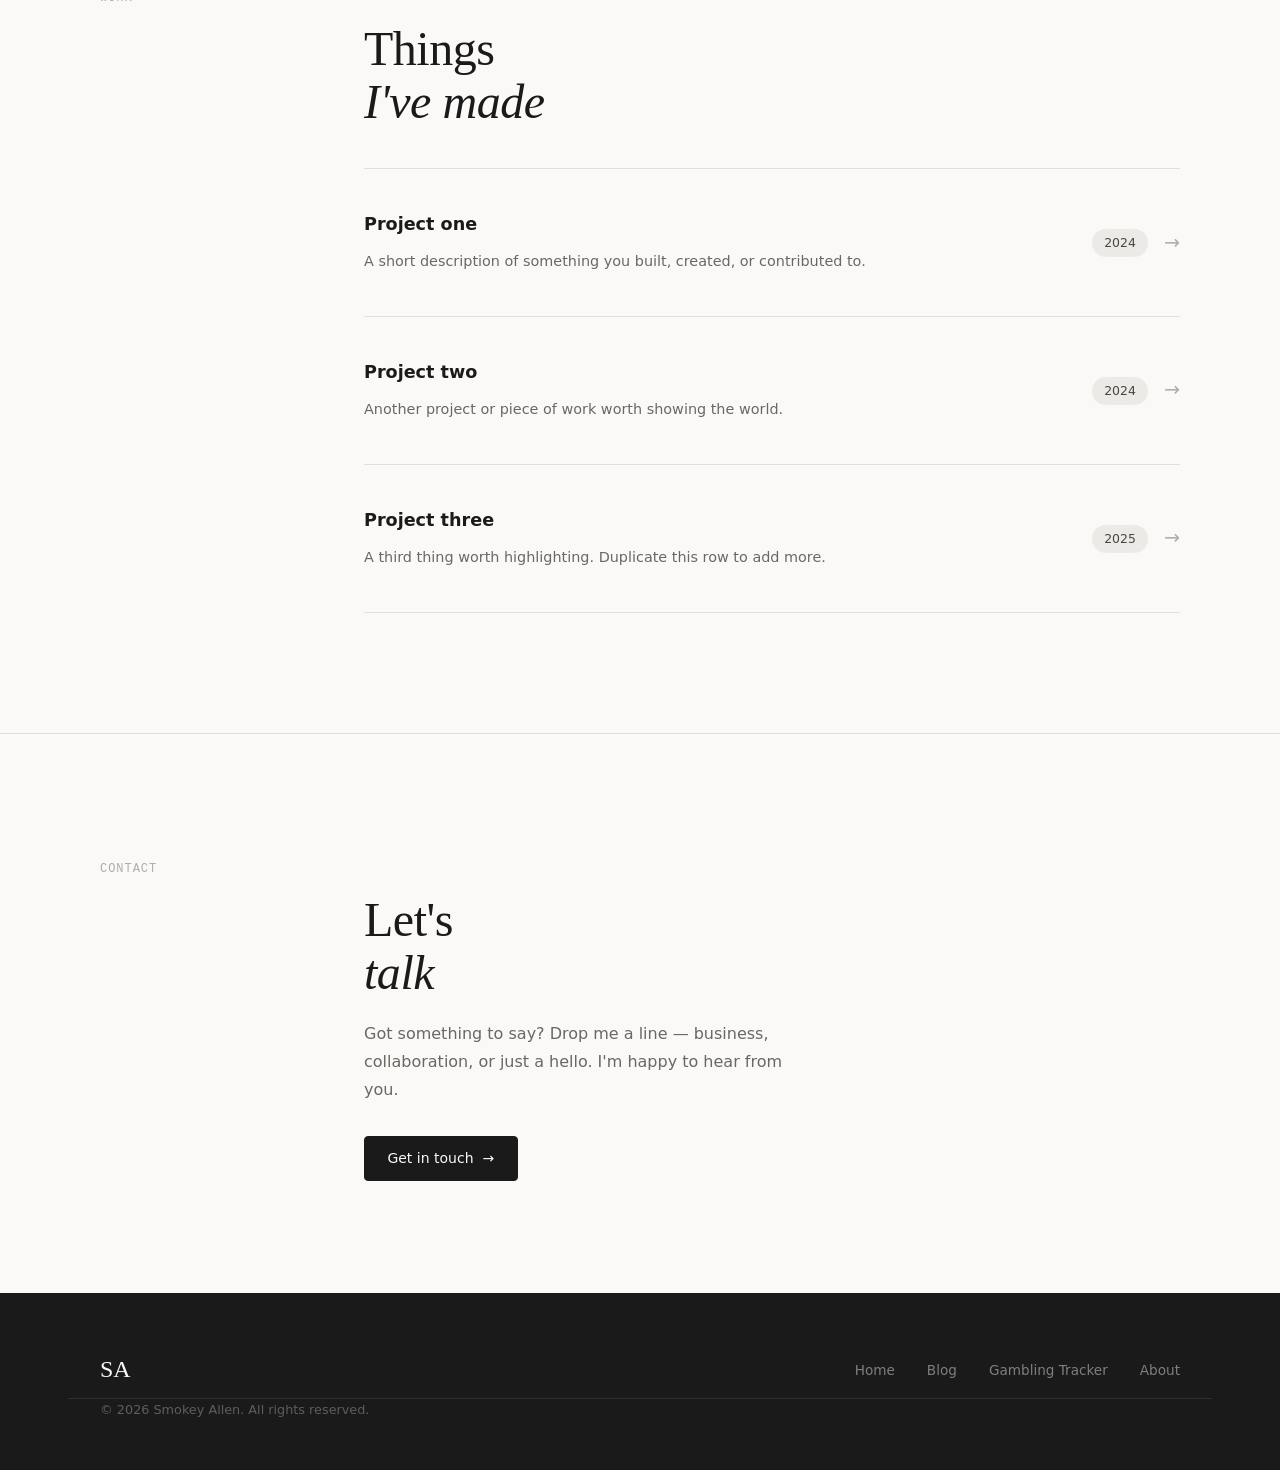
==== commit 2cbef7da: "Add files via upload" ====
--- a/index.html
+++ b/index.html
@@ -5,43 +5,14 @@
   <meta name="viewport" content="width=device-width, initial-scale=1.0" />
   <title>SmokeyAllen</title>
   <meta name="description" content="Welcome to smokeyallen.com" />
-
   <link rel="preconnect" href="https://fonts.googleapis.com" />
   <link rel="preconnect" href="https://fonts.gstatic.com" crossorigin />
   <link href="https://fonts.googleapis.com/css2?family=DM+Sans:wght@400;500;600&family=DM+Serif+Display:ital@0;1&family=DM+Mono&display=swap" rel="stylesheet" />
-
-  <link rel="stylesheet" href="style.css" />
+  <link rel="stylesheet" href="css/style.css" />
 </head>
 <body>
 
-  <!-- ===== HEADER ===== -->
-  <header>
-    <nav>
-      <a href="/" class="nav-logo">SmokeyAllen</a>
-      <ul class="nav-links">
-        <li><a href="about.html">About</a></li>
-        <li><a href="transactions.html">Gambling Tracker</a></li>
-        <li><a href="contact.html">Contact</a></li>
-      </ul>
-
-      <button class="theme-toggle" id="themeToggle" aria-label="Toggle dark mode">
-        <svg class="icon-sun" viewBox="0 0 24 24">
-          <circle cx="12" cy="12" r="5"/>
-          <line x1="12" y1="1" x2="12" y2="3"/>
-          <line x1="12" y1="21" x2="12" y2="23"/>
-          <line x1="4.22" y1="4.22" x2="5.64" y2="5.64"/>
-          <line x1="18.36" y1="18.36" x2="19.78" y2="19.78"/>
-          <line x1="1" y1="12" x2="3" y2="12"/>
-          <line x1="21" y1="12" x2="23" y2="12"/>
-          <line x1="4.22" y1="19.78" x2="5.64" y2="18.36"/>
-          <line x1="18.36" y1="5.64" x2="19.78" y2="4.22"/>
-        </svg>
-        <svg class="icon-moon" viewBox="0 0 24 24">
-          <path d="M21 12.79A9 9 0 1 1 11.21 3 7 7 0 0 0 21 12.79z"/>
-        </svg>
-      </button>
-    </nav>
-  </header>
+  <div id="site-header"></div>
 
   <!-- ===== HERO ===== -->
   <section class="hero">
@@ -55,7 +26,7 @@
           <p>Still figuring out exactly what belongs here — but you found it.</p>
           <div style="display: flex; gap: 0.75rem; flex-wrap: wrap; justify-content: flex-end;">
             <a href="#about" class="btn btn-dark">About me</a>
-            <a href="#contact" class="btn btn-ghost">Get in touch</a>
+            <a href="contact.html" class="btn btn-ghost">Get in touch</a>
           </div>
         </div>
       </div>
@@ -76,31 +47,21 @@
             you tell your story — who you are, what you do, and why you do it.
             Update this whenever you're ready.
           </p>
-
           <div class="card-grid">
             <div class="card">
               <span class="eyebrow">What I do</span>
               <h3>Skills &amp; craft</h3>
-              <p style="font-size: 0.9rem;">
-                Describe your trade, profession, or passion here.
-                Keep it honest and direct.
-              </p>
+              <p style="font-size: 0.9rem;">Describe your trade, profession, or passion here. Keep it honest and direct.</p>
             </div>
             <div class="card">
               <span class="eyebrow">Where I'm from</span>
               <h3>Roots &amp; base</h3>
-              <p style="font-size: 0.9rem;">
-                Your location, background, or the community
-                you're a part of.
-              </p>
+              <p style="font-size: 0.9rem;">Your location, background, or the community you're a part of.</p>
             </div>
             <div class="card">
               <span class="eyebrow">What drives me</span>
               <h3>Values &amp; focus</h3>
-              <p style="font-size: 0.9rem;">
-                What gets you out of bed in the morning?
-                Your interests, values, goals.
-              </p>
+              <p style="font-size: 0.9rem;">What gets you out of bed in the morning? Your interests, values, goals.</p>
             </div>
           </div>
         </div>
@@ -119,7 +80,6 @@
         </div>
         <div>
           <h2 style="margin-bottom: 2.5rem;">Things<br /><em>I've made</em></h2>
-
           <div class="list-items">
             <div class="list-item">
               <div>
@@ -172,42 +132,14 @@
             Got something to say? Drop me a line — business, collaboration,
             or just a hello. I'm happy to hear from you.
           </p>
-          <a href="mailto:hello@smokeyallen.com" class="btn btn-dark">
-            Send an email &nbsp;→
-          </a>
+          <a href="contact.html" class="btn btn-dark">Get in touch &nbsp;→</a>
         </div>
       </div>
     </div>
   </section>
 
-  <!-- ===== FOOTER ===== -->
-  <footer>
-    <div class="container">
-      <div class="footer-inner">
-        <span class="footer-logo">SA</span>
-        <ul class="footer-links">
-          <li><a href="/">Home</a></li>
-          <li><a href="contact.html">Contact</a></li>
-          <li><a href="about.html">About</a></li>
-        </ul>
-      </div>
-      <p class="footer-copy">© 2026 Smokey Allen. All rights reserved.</p>
-    </div>
-  </footer>
+  <div id="site-footer"></div>
 
-  <script>
-    const toggle = document.getElementById('themeToggle');
-    const body = document.body;
-
-    if (localStorage.getItem('theme') === 'dark' ||
-        (!localStorage.getItem('theme') && window.matchMedia('(prefers-color-scheme: dark)').matches)) {
-      body.classList.add('dark');
-    }
-
-    toggle.addEventListener('click', () => {
-      body.classList.toggle('dark');
-      localStorage.setItem('theme', body.classList.contains('dark') ? 'dark' : 'light');
-    });
-  </script>
+  <script src="css/layout.js"></script>
 </body>
 </html>
--- a/css/style.css
+++ b/css/style.css
@@ -0,0 +1,481 @@
+/* =============================================
+ *  smokeyallen.com — Style B: Editorial Light
+ *  =============================================
+ *  1. Reset & Base
+ *  2. Typography
+ *  3. Layout Utilities
+ *  4. Header & Navigation
+ *  5. Hero Section
+ *  6. Content Sections
+ *  7. Cards & Lists
+ *  8. Footer
+ *  9. Buttons & Links
+ *  10. Responsive
+ = *============================================ */
+
+/* /* --- 1. Reset & Base --- */ */
+*, *::before, *::after {
+  box-sizing: border-box;
+  margin: 0;
+  padding: 0;
+}
+
+:root {
+  --color-bg:           #faf9f7;
+  --color-bg-surface:   #f2f0ec;
+  --color-bg-dark:      #1a1a1a;
+
+  --color-border:       #e2dfd9;
+  --color-border-dark:  #2e2e2e;
+
+  --color-text-primary:   #1a1a1a;
+  --color-text-secondary: #6b6762;
+  --color-text-muted:     #b0ada8;
+  --color-text-inverse:   #faf9f7;
+
+  --color-accent:       #1a1a1a;
+  --color-tag-bg:       #eceae6;
+  --color-tag-text:     #4a4845;
+
+  --font-sans:    'DM Sans', system-ui, -apple-system, sans-serif;
+  --font-serif:   'DM Serif Display', Georgia, serif;
+  --font-mono:    'DM Mono', 'Courier New', monospace;
+
+  --radius-sm:  4px;
+  --radius-md:  8px;
+  --radius-full: 999px;
+
+  --max-width:  1080px;
+  --nav-height: 64px;
+
+  --transition: 0.18s ease;
+}
+
+html {
+  scroll-behavior: smooth;
+  margin: 0;
+  padding: 0;
+}
+
+body {
+  font-family: var(--font-sans);
+  background-color: var(--color-bg);
+  color: var(--color-text-primary);
+  line-height: 1.6;
+  font-size: 16px;
+  -webkit-font-smoothing: antialiased;
+  margin: 0;
+  padding: 0;
+  overflow-x: hidden;
+}
+
+img { display: block; max-width: 100%; }
+
+/* --- 2. Typography --- */
+h1, h2, h3, h4 {
+  font-family: var(--font-serif);
+  font-weight: 400;
+  line-height: 1.1;
+  color: var(--color-text-primary);
+}
+
+h1 { font-size: clamp(3rem, 8vw, 6rem); letter-spacing: -0.02em; }
+h2 { font-size: clamp(2rem, 4vw, 3rem); letter-spacing: -0.01em; }
+h3 { font-size: 1.1rem; font-family: var(--font-sans); font-weight: 600; }
+
+p {
+  color: var(--color-text-secondary);
+  font-size: 1rem;
+  line-height: 1.75;
+}
+
+.eyebrow {
+  font-family: var(--font-mono);
+  font-size: 0.75rem;
+  letter-spacing: 0.08em;
+  color: var(--color-text-muted);
+  text-transform: uppercase;
+}
+
+.tag {
+  display: inline-block;
+  padding: 4px 12px;
+  background: var(--color-tag-bg);
+  color: var(--color-tag-text);
+  font-size: 0.78rem;
+  font-weight: 500;
+  border-radius: var(--radius-full);
+}
+
+/* --- 3. Layout Utilities --- */
+.container {
+  max-width: var(--max-width);
+  margin: 0 auto;
+  padding: 0 2rem;
+}
+
+.section { padding: 7rem 0; }
+
+.divider {
+  border: none;
+  border-top: 1px solid var(--color-border);
+}
+
+.text-center { text-align: center; }
+
+/* --- 4. Header & Navigation --- */
+header {
+  position: sticky;
+  top: 0;
+  z-index: 100;
+  height: var(--nav-height);
+  display: flex;
+  align-items: center;
+  background: rgba(250, 249, 247, 0.92);
+  backdrop-filter: blur(10px);
+  -webkit-backdrop-filter: blur(10px);
+  border-bottom: 1px solid var(--color-border);
+}
+
+nav {
+  width: 100%;
+  max-width: var(--max-width);
+  margin: 0 auto;
+  padding: 0 2rem;
+  display: flex;
+  align-items: center;
+  justify-content: space-between;
+}
+
+.nav-logo {
+  font-family: var(--font-serif);
+  font-size: 1.1rem;
+  color: var(--color-text-primary);
+  text-decoration: none;
+}
+
+.nav-links {
+  display: flex;
+  align-items: center;
+  gap: 2.5rem;
+  list-style: none;
+}
+
+.nav-links a {
+  font-size: 0.875rem;
+  font-weight: 500;
+  color: var(--color-text-secondary);
+  text-decoration: none;
+  transition: color var(--transition);
+}
+
+.nav-links a:hover { color: var(--color-text-primary); }
+
+/* --- 5. Hero Section --- */
+.hero {
+  padding: 8rem 0 6rem;
+  border-bottom: 1px solid var(--color-border);
+}
+
+.hero-inner {
+  display: grid;
+  grid-template-columns: 1fr auto;
+  gap: 4rem;
+  align-items: end;
+}
+
+.hero-heading { margin-bottom: 2rem; }
+.hero-heading .eyebrow { display: block; margin-bottom: 1.5rem; }
+
+.hero-meta {
+  display: flex;
+  flex-direction: column;
+  align-items: flex-end;
+  justify-content: flex-end;
+  gap: 1.5rem;
+  padding-bottom: 0.5rem;
+  min-width: 200px;
+}
+
+.hero-meta p {
+  font-size: 0.9rem;
+  text-align: right;
+  max-width: 200px;
+}
+
+/* --- 6. Content Sections --- */
+.section-row {
+  display: grid;
+  grid-template-columns: 200px 1fr;
+  gap: 4rem;
+  align-items: start;
+}
+
+.section-label {
+  padding-top: 0.35rem;
+}
+
+.section-label .eyebrow { display: block; }
+
+/* --- 7. Cards & Lists --- */
+.list-items {
+  display: flex;
+  flex-direction: column;
+  gap: 0;
+}
+
+.list-item {
+  display: grid;
+  grid-template-columns: 1fr auto;
+  gap: 2rem;
+  align-items: center;
+  padding: 1.75rem 0;
+  border-bottom: 1px solid var(--color-border);
+  transition: opacity var(--transition);
+}
+
+.list-item:first-child { border-top: 1px solid var(--color-border); }
+
+.list-item:hover { opacity: 0.7; }
+
+.list-item h3 { margin-bottom: 0.35rem; }
+.list-item p { font-size: 0.9rem; }
+
+.list-item-arrow {
+  font-size: 1.2rem;
+  color: var(--color-text-muted);
+  flex-shrink: 0;
+}
+
+.card-grid {
+  display: grid;
+  grid-template-columns: repeat(auto-fit, minmax(240px, 1fr));
+  gap: 1px;
+  background: var(--color-border);
+  border: 1px solid var(--color-border);
+}
+
+.card-grid .card {
+  background: var(--color-bg);
+  padding: 2rem;
+}
+
+.card .eyebrow { display: block; margin-bottom: 1rem; }
+.card h3 { margin-bottom: 0.5rem; font-size: 1.05rem; }
+
+/* --- 8. Footer --- */
+footer {
+  background: var(--color-bg-dark);
+  color: var(--color-text-inverse);
+  padding: 3rem 2rem 3rem;
+  width: 100vw;
+  position: relative;
+  left: 50%;
+  right: 50%;
+  margin-left: -50vw;
+  margin-right: -50vw;
+  box-sizing: border-box;
+}
+
+.footer-inner {
+  display: flex;
+  align-items: center;
+  justify-content: space-between;
+  gap: 1rem;
+  flex-wrap: wrap;
+}
+
+.footer-logo {
+  font-family: var(--font-serif);
+  font-size: 1.5rem;
+  color: var(--color-text-inverse);
+}
+
+.footer-links {
+  display: flex;
+  gap: 2rem;
+  list-style: none;
+}
+
+.footer-links a {
+  font-size: 0.85rem;
+  color: rgba(250, 249, 247, 0.45);
+  text-decoration: none;
+  transition: color var(--transition);
+}
+
+.footer-links a:hover { color: var(--color-text-inverse); }
+
+.footer-copy {
+  width: 100%;
+  margin-top: 2rem;
+  padding-top: 1.5rem;
+  border-top: 1px solid #2e2e2e;
+  font-size: 0.8rem;
+  color: rgba(250, 249, 247, 0.3);
+}
+
+/* --- 9. Buttons & Links --- */
+.btn {
+  display: inline-flex;
+  align-items: center;
+  gap: 0.5rem;
+  padding: 0.65rem 1.4rem;
+  border-radius: var(--radius-sm);
+  font-size: 0.875rem;
+  font-weight: 500;
+  font-family: var(--font-sans);
+  text-decoration: none;
+  cursor: pointer;
+  border: 1px solid transparent;
+  transition: background var(--transition), color var(--transition), border-color var(--transition);
+  white-space: nowrap;
+}
+
+.btn-dark {
+  background: var(--color-text-primary);
+  color: var(--color-bg);
+  border-color: var(--color-text-primary);
+}
+
+.btn-dark:hover {
+  background: #333;
+  border-color: #333;
+}
+
+.btn-ghost {
+  background: transparent;
+  color: var(--color-text-secondary);
+  border-color: var(--color-border);
+}
+
+.btn-ghost:hover {
+  border-color: var(--color-text-muted);
+  color: var(--color-text-primary);
+}
+
+/* --- 10. Dark Mode --- */
+body.dark {
+  --color-bg:           #111110;
+  --color-bg-surface:   #1a1a18;
+  --color-bg-dark:      #0a0a09;
+
+  --color-border:       #2a2a28;
+  --color-border-dark:  #1e1e1c;
+
+  --color-text-primary:   #f0ede8;
+  --color-text-secondary: #8a8780;
+  --color-text-muted:     #4a4845;
+  --color-text-inverse:   #111110;
+
+  --color-tag-bg:       #252523;
+  --color-tag-text:     #9a9790;
+}
+
+body.dark header {
+  background: rgba(17, 17, 16, 0.92);
+}
+
+body.dark .card-grid .card {
+  background: var(--color-bg);
+}
+
+body.dark footer {
+  background: #0a0a09;
+  border-top: 1px solid var(--color-border);
+}
+
+body.dark .footer-logo {
+  color: #f0ede8;
+}
+
+body.dark .footer-copy {
+  border-top-color: #1e1e1c;
+}
+
+body.dark .btn-dark {
+  background: var(--color-text-primary);
+  color: var(--color-bg);
+  border-color: var(--color-text-primary);
+}
+
+body.dark .btn-dark:hover {
+  background: #d5d2cd;
+  border-color: #d5d2cd;
+}
+
+body.dark .btn-ghost {
+  border-color: var(--color-border);
+  color: var(--color-text-secondary);
+}
+
+body.dark .btn-ghost:hover {
+  color: var(--color-text-primary);
+  border-color: #4a4845;
+}
+
+.theme-toggle {
+  background: none;
+  border: 1px solid var(--color-border);
+  border-radius: var(--radius-full);
+  cursor: pointer;
+  width: 36px;
+  height: 36px;
+  display: flex;
+  align-items: center;
+  justify-content: center;
+  color: var(--color-text-secondary);
+  transition: color var(--transition), border-color var(--transition), background var(--transition);
+  flex-shrink: 0;
+}
+
+.theme-toggle:hover {
+  color: var(--color-text-primary);
+  border-color: var(--color-text-muted);
+  background: var(--color-bg-surface);
+}
+
+.theme-toggle svg {
+  width: 16px;
+  height: 16px;
+  fill: none;
+  stroke: currentColor;
+  stroke-width: 1.8;
+  stroke-linecap: round;
+  stroke-linejoin: round;
+  transition: opacity 0.15s ease;
+}
+
+.icon-sun { display: block; }
+.icon-moon { display: none; }
+body.dark .icon-sun { display: none; }
+body.dark .icon-moon { display: block; }
+
+/* --- 11. Responsive --- */
+@media (max-width: 768px) {
+  .section { padding: 4rem 0; }
+
+  .hero { padding: 4rem 0 3rem; }
+
+  .hero-inner {
+    grid-template-columns: 1fr;
+    gap: 2rem;
+  }
+
+  .hero-meta {
+    align-items: flex-start;
+    flex-direction: row;
+    flex-wrap: wrap;
+  }
+
+  .hero-meta p { text-align: left; }
+
+  .section-row {
+    grid-template-columns: 1fr;
+    gap: 1.5rem;
+  }
+
+  .nav-links { display: none; }
+
+  .footer-inner { flex-direction: column; align-items: flex-start; }
+}
